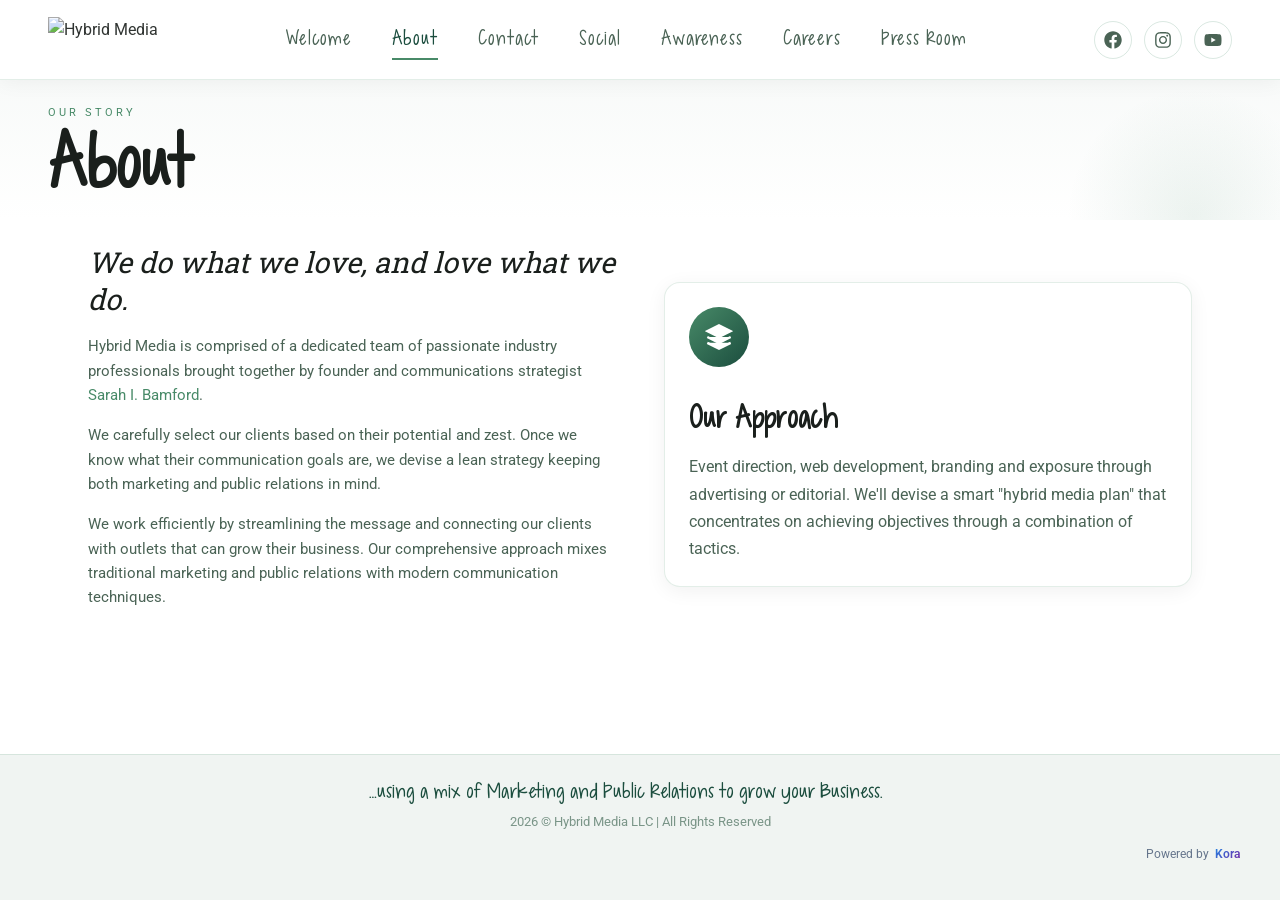
==== about.html @ 18251ca4 "Deploy production from Kora" ====
<!DOCTYPE html>

<html lang="en-US">
<head>
<meta charset="utf-8"/>
<meta content="width=device-width, initial-scale=1" name="viewport"/>
<title>About — Hybrid Media</title>
<meta content="Learn about Hybrid Media, our communications-first approach, and the team behind integrated marketing and public relations services that help brands grow." name="description"/>
<meta content="About — Hybrid Media" property="og:title"/>
<meta content="Learn about Hybrid Media, our communications-first approach, and the team behind integrated marketing and public relations services that help brands grow." property="og:description"/>
<meta content="website" property="og:type"/>
<meta content="https://images.unsplash.com/photo-1492691527719-9d1e07e534b4?auto=format&amp;fit=crop&amp;w=1200&amp;q=80" property="og:image"/>
<link href="https://hybrid-media-live.askkoraai.com/about" rel="canonical"/>
<link href="https://quseprdus1.blob.core.windows.net/kora-business-images/user-media/097fbe0f-f917-44b5-b25e-77641ba72bdb/0b8e8303-87c0-4895-ad63-61c214049730/1775652576_5m5z6h.jpeg" rel="icon" type="image/png"/>
<link href="https://fonts.googleapis.com" rel="preconnect"/>
<link crossorigin="" href="https://fonts.gstatic.com" rel="preconnect"/>
<link href="https://fonts.googleapis.com/css2?family=Roboto+Slab:wght@400&amp;family=Roboto:ital,wght@0,400;0,500;0,600;1,400&amp;display=swap" rel="stylesheet"/>
<link href="assets/css/style.css" rel="stylesheet"/>
<meta content="https://hybrid-media-live.askkoraai.com/about" property="og:url"/></head>
<body>
<button aria-label="Menu" class="mobile-menu-toggle" id="menu-toggle">
<span></span>
<span></span>
<span></span>
</button>
<header class="top-header">
<a class="header-logo" href="index.html">
<img alt="Hybrid Media" src="https://quseprdus1.blob.core.windows.net/kora-business-images/user-media/097fbe0f-f917-44b5-b25e-77641ba72bdb/0b8e8303-87c0-4895-ad63-61c214049730/1775652593_es0fik.jpeg"/>
</a>
<nav>
<ul class="header-nav" id="header-nav">
<li><a href="index.html">Welcome</a></li>
<li><a class="active" href="about.html">About</a></li>
<li><a href="contact.html">Contact</a></li>
<li><a href="social.html">Social</a></li>
<li><a href="awareness.html">Awareness</a></li>
<li><a href="careers.html">Careers</a></li>
<li><a href="press-room.html">Press Room</a></li>
</ul>
</nav>
<div class="header-social">
<a aria-label="Facebook" href="https://www.facebook.com/hybridmediacomm" rel="noopener" target="_blank">
<svg viewbox="0 0 512 512"><path d="M504 256C504 119 393 8 256 8S8 119 8 256c0 123.78 90.69 226.38 209.25 245V327.69h-63V256h63v-54.64c0-62.15 37-96.48 93.67-96.48 27.14 0 55.52 4.84 55.52 4.84v61h-31.28c-30.8 0-40.41 19.12-40.41 38.73V256h68.78l-11 71.69h-57.78V501C413.31 482.38 504 379.78 504 256z"></path></svg>
</a>
<a aria-label="Instagram" href="http://instagram.com/hybridmediacomm" rel="noopener" target="_blank">
<svg viewbox="0 0 448 512"><path d="M224.1 141c-63.6 0-114.9 51.3-114.9 114.9s51.3 114.9 114.9 114.9S339 319.5 339 255.9 287.7 141 224.1 141zm0 189.6c-41.1 0-74.7-33.5-74.7-74.7s33.5-74.7 74.7-74.7 74.7 33.5 74.7 74.7-33.6 74.7-74.7 74.7zm146.4-194.3c0 14.9-12 26.8-26.8 26.8-14.9 0-26.8-12-26.8-26.8s12-26.8 26.8-26.8 26.8 12 26.8 26.8zm76.1 27.2c-1.7-35.9-9.9-67.7-36.2-93.9-26.2-26.2-58-34.4-93.9-36.2-37-2.1-147.9-2.1-184.9 0-35.8 1.7-67.6 9.9-93.9 36.1s-34.4 58-36.2 93.9c-2.1 37-2.1 147.9 0 184.9 1.7 35.9 9.9 67.7 36.2 93.9s58 34.4 93.9 36.2c37 2.1 147.9 2.1 184.9 0 35.9-1.7 67.7-9.9 93.9-36.2 26.2-26.2 34.4-58 36.2-93.9 2.1-37 2.1-147.8 0-184.8zM398.8 388c-7.8 19.6-22.9 34.7-42.6 42.6-29.5 11.7-99.5 9-132.1 9s-102.7 2.6-132.1-9c-19.6-7.8-34.7-22.9-42.6-42.6-11.7-29.5-9-99.5-9-132.1s-2.6-102.7 9-132.1c7.8-19.6 22.9-34.7 42.6-42.6 29.5-11.7 99.5-9 132.1-9s102.7-2.6 132.1 9c19.6 7.8 34.7 22.9 42.6 42.6 11.7 29.5 9 99.5 9 132.1s2.7 102.7-9 132.1z"></path></svg>
</a>
<a aria-label="YouTube" href="https://www.youtube.com/@hybridmedia4360" rel="noopener" target="_blank">
<svg viewbox="0 0 576 512"><path d="M549.655 124.083c-6.281-23.65-24.787-42.276-48.284-48.597C458.781 64 288 64 288 64S117.22 64 74.629 75.486c-23.497 6.322-42.003 24.947-48.284 48.597-11.412 42.867-11.412 132.305-11.412 132.305s0 89.438 11.412 132.305c6.281 23.65 24.787 41.5 48.284 47.821C117.22 448 288 448 288 448s170.78 0 213.371-11.486c23.497-6.321 42.003-24.171 48.284-47.821 11.412-42.867 11.412-132.305 11.412-132.305s0-89.438-11.412-132.305zm-317.51 213.508V175.185l142.739 81.205-142.739 81.201z"></path></svg>
</a>
</div>
</header>
<main class="main-content">
<header class="page-header-bold">
<span class="page-label">Our Story</span>
<h1 class="page-title-large">About</h1>
</header>
<section class="content-section">
<div class="content-grid">
<div class="content-text">
<h2>We do what we love, and love what we do.</h2>
<p>Hybrid Media is comprised of a dedicated team of passionate industry professionals brought together by founder and communications strategist <a href="https://203local.com/interview-with-sarah-bamford-owner-of-hybrid-media/" rel="noopener" style="color: var(--primary);" target="_blank">Sarah I. Bamford</a>.</p>
<p>We carefully select our clients based on their potential and zest. Once we know what their communication goals are, we devise a lean strategy keeping both marketing and public relations in mind.</p>
<p>We work efficiently by streamlining the message and connecting our clients with outlets that can grow their business. Our comprehensive approach mixes traditional marketing and public relations with modern communication techniques.</p>
</div>
<div class="content-visual">
<div class="glass-card">
<div class="card-icon">
<svg fill="none" stroke="currentColor" stroke-width="2" viewbox="0 0 24 24"><path d="M12 2L2 7l10 5 10-5-10-5zM2 17l10 5 10-5M2 12l10 5 10-5"></path></svg>
</div>
<h3 class="card-title">Our Approach</h3>
<p class="card-text">Event direction, web development, branding and exposure through advertising or editorial. We'll devise a smart "hybrid media plan" that concentrates on achieving objectives through a combination of tactics.</p>
</div>
</div>
</div>
</section>
<footer class="footer-dark">
<p class="footer-tagline">
        …using a mix of Marketing and Public Relations to grow your Business.
        <img alt="" src="https://quseprdus1.blob.core.windows.net/kora-business-images/user-media/097fbe0f-f917-44b5-b25e-77641ba72bdb/0b8e8303-87c0-4895-ad63-61c214049730/1775652568_54ifux.jpeg"/>
</p>
<p class="footer-copy">2026 © Hybrid Media LLC | All Rights Reserved</p>

<!-- KORA_BRANDING_FOOTER_START -->
<div class="kora-powered-by" style="display:flex;justify-content:flex-end;align-items:center;gap:0.35rem;padding:0.75rem 1rem;font-size:0.75rem;"><span style="color:#64748b">Powered by</span><a href="https://askkora.ai" target="_blank" rel="noopener noreferrer" style="text-decoration:none;font-weight:600;background:linear-gradient(135deg,#1E88E5,#7B1FA2);-webkit-background-clip:text;background-clip:text;-webkit-text-fill-color:transparent">Kora</a></div>
<!-- KORA_BRANDING_FOOTER_END -->
</footer>
</main>
<div class="toast" id="toast"></div>
<script src="assets/js/main.js"></script>
</body>
</html>
---- assets/css/style.css ----
/* HYBRID MEDIA — Editorial Reimagining */

@font-face {
  font-family: "KG Drops of Jupiter";
  font-style: normal;
  font-weight: 400;
  font-display: swap;
  src: url("../fonts/KGDropsofJupiter.ttf") format("truetype");
}

:root {
  /* Brand Colors */
  --primary: #488a68;
  --primary-dark: #1b4d3e;
  --primary-light: #5a9e7a;
  --accent: #2d6a4f;
  
  /* Light Theme Base */
  --bg-dark: #ffffff;
  --bg-darker: #f8faf9;
  --bg-card: #ffffff;
  --text-primary: #1a1f1c;
  --text-secondary: #4a6355;
  --text-muted: #7a9588;
  
  /* Light Sections */
  --bg-light: #f0f4f2;
  --bg-white: #ffffff;
  --text-dark: #1a1f1c;
  
  /* Typography */
  --font-display: "KG Drops of Jupiter", sans-serif;
  --font-body: "Roboto", system-ui, sans-serif;
  --font-serif: "Roboto Slab", Georgia, serif;
  
  /* Spacing */
  --space-xs: 0.5rem;
  --space-sm: 1rem;
  --space-md: 2rem;
  --space-lg: 4rem;
  --space-xl: 8rem;
  
  /* Timing */
  --ease-out: cubic-bezier(0.16, 1, 0.3, 1);
  --ease-spring: cubic-bezier(0.175, 0.885, 0.32, 1.275);
}

* {
  margin: 0;
  padding: 0;
  box-sizing: border-box;
}

html {
  scroll-behavior: smooth;
  height: 100%;
}

body {
  font-family: var(--font-body);
  font-size: 16px;
  line-height: 1.6;
  color: var(--text-primary);
  background: var(--bg-dark);
  overflow-x: hidden;
  min-height: 100vh;
  display: flex;
  flex-direction: column;
}

::selection {
  background: var(--primary);
  color: var(--bg-white);
}

::selection {
  background: var(--primary);
  color: var(--bg-dark);
}

img {
  max-width: 100%;
  display: block;
}

a {
  text-decoration: none;
  color: inherit;
}

/* ===== NAVIGATION — Top Header ===== */
.top-header {
  position: fixed;
  top: 0;
  left: 0;
  right: 0;
  height: 80px;
  background: var(--bg-white);
  border-bottom: 1px solid rgba(72, 138, 104, 0.15);
  display: flex;
  align-items: center;
  justify-content: space-between;
  padding: 0 3rem;
  z-index: 1000;
  box-shadow: 0 2px 20px rgba(0, 0, 0, 0.05);
}

.header-logo {
  height: 45px;
  opacity: 0.9;
  transition: opacity 0.3s;
}

.header-logo:hover {
  opacity: 1;
}

.header-logo img {
  height: 100%;
  width: auto;
}

.header-nav {
  display: flex;
  align-items: center;
  gap: 2.5rem;
  list-style: none;
}

.header-nav a {
  font-family: var(--font-display);
  font-size: 0.95rem;
  letter-spacing: 1px;
  color: var(--text-secondary);
  transition: all 0.3s var(--ease-out);
  position: relative;
  padding: 0.5rem 0;
}

.header-nav a::after {
  content: '';
  position: absolute;
  left: 0;
  bottom: 0;
  width: 0;
  height: 2px;
  background: var(--primary);
  transition: width 0.3s var(--ease-out);
}

.header-nav a:hover,
.header-nav a.active {
  color: var(--primary-dark);
}

.header-nav a:hover::after,
.header-nav a.active::after {
  width: 100%;
}

.header-social {
  display: flex;
  align-items: center;
  gap: 0.75rem;
}

.header-social a {
  width: 38px;
  height: 38px;
  border-radius: 50%;
  border: 1px solid rgba(72, 138, 104, 0.2);
  display: flex;
  align-items: center;
  justify-content: center;
  color: var(--text-secondary);
  transition: all 0.3s var(--ease-spring);
  background: transparent;
}

.header-social a:hover {
  background: var(--primary);
  border-color: var(--primary);
  color: var(--bg-white);
  transform: translateY(-3px);
}

.header-social svg {
  width: 18px;
  height: 18px;
  fill: currentColor;
}

.mobile-menu-toggle {
  display: none;
  position: fixed;
  top: 1.5rem;
  right: 1.5rem;
  z-index: 1001;
  width: 50px;
  height: 50px;
  border-radius: 50%;
  background: var(--primary);
  border: none;
  flex-direction: column;
  align-items: center;
  justify-content: center;
  gap: 5px;
  cursor: pointer;
  box-shadow: 0 4px 15px rgba(72, 138, 104, 0.3);
}

.mobile-menu-toggle span {
  display: block;
  width: 20px;
  height: 2px;
  background: var(--bg-dark);
  transition: all 0.3s;
}

.mobile-menu-toggle.active span:nth-child(1) {
  transform: rotate(45deg) translate(5px, 5px);
}

.mobile-menu-toggle.active span:nth-child(2) {
  opacity: 0;
}

.mobile-menu-toggle.active span:nth-child(3) {
  transform: rotate(-45deg) translate(5px, -5px);
}

@media (max-width: 1024px) {
  .top-header {
    padding: 0 1.5rem;
  }
  
  .header-nav {
    position: fixed;
    top: 80px;
    left: 0;
    right: 0;
    background: var(--bg-white);
    flex-direction: column;
    padding: 2rem;
    gap: 1.5rem;
    border-bottom: 1px solid rgba(72, 138, 104, 0.15);
    box-shadow: 0 10px 30px rgba(0, 0, 0, 0.1);
    transform: translateY(-150%);
    transition: transform 0.4s var(--ease-out);
  }
  
  .header-nav.active {
    transform: translateY(0);
  }
  
  .header-nav a {
    font-size: 1.2rem;
  }
  
  .header-social {
    display: none;
  }
  
  .mobile-menu-toggle {
    display: flex;
  }
}

/* ===== MAIN CONTENT AREA ===== */
.main-content {
  margin-top: 80px;
  flex: 1;
  display: flex;
  flex-direction: column;
}

@media (max-width: 1024px) {
  .main-content {
    margin-top: 80px;
  }
}

/* ===== HERO — Split Screen Light ===== */
.hero-split {
  min-height: auto;
  height: calc(100vh - 80px);
  max-height: 600px;
  display: grid;
  grid-template-columns: 1fr 1fr;
  position: relative;
  overflow: hidden;
  flex: 1;
}

.hero-visual {
  background: linear-gradient(135deg, var(--bg-light) 0%, var(--bg-darker) 100%);
  display: flex;
  align-items: center;
  justify-content: center;
  position: relative;
  padding: 2rem;
}

.hero-visual::before {
  content: '';
  position: absolute;
  width: 400px;
  height: 400px;
  background: radial-gradient(circle, rgba(72, 138, 104, 0.15) 0%, transparent 70%);
  border-radius: 50%;
  animation: pulse 8s ease-in-out infinite;
}

@keyframes pulse {
  0%, 100% { transform: scale(1); opacity: 0.5; }
  50% { transform: scale(1.2); opacity: 0.8; }
}

.hero-logo-wrap {
  position: relative;
  z-index: 1;
  text-align: center;
  padding: 1rem;
}

.hero-logo-wrap img:first-child {
  max-width: 280px;
  width: 100%;
  animation: fadeInScale 1.2s var(--ease-out);
  background: transparent;
  border-radius: 8px;
  box-shadow: 0 15px 40px rgba(0, 0, 0, 0.1);
}

@keyframes fadeInScale {
  from { opacity: 0; transform: scale(0.9); }
  to { opacity: 1; transform: scale(1); }
}

.hero-clover {
  position: absolute;
  bottom: 2rem;
  right: 2rem;
  width: 60px;
  opacity: 0.25;
  animation: spin 30s linear infinite;
  z-index: 0;
}

@keyframes spin {
  from { transform: rotate(0deg); }
  to { transform: rotate(360deg); }
}

.hero-content-side {
  background: var(--bg-white);
  display: flex;
  flex-direction: column;
  justify-content: center;
  padding: 2rem 3rem;
  position: relative;
}

.hero-eyebrow {
  font-family: var(--font-body);
  font-size: 0.7rem;
  text-transform: uppercase;
  letter-spacing: 3px;
  color: var(--primary);
  margin-bottom: 1rem;
  display: flex;
  align-items: center;
  gap: 0.75rem;
}

.hero-eyebrow::before {
  content: '';
  width: 40px;
  height: 1px;
  background: var(--primary);
}

.hero-title {
  font-family: var(--font-serif);
  font-size: clamp(1.8rem, 3vw, 2.8rem);
  font-weight: 400;
  font-style: italic;
  line-height: 1.25;
  color: var(--text-primary);
  margin-bottom: 1.25rem;
}

.hero-title span {
  color: var(--primary);
}

.hero-desc {
  font-size: 0.95rem;
  color: var(--text-secondary);
  line-height: 1.6;
  max-width: 450px;
  margin-bottom: 1.5rem;
}

.hero-cta {
  display: inline-flex;
  align-items: center;
  gap: 1rem;
  font-family: var(--font-display);
  font-size: 1rem;
  color: var(--primary-dark);
  transition: gap 0.3s;
}

.hero-cta:hover {
  gap: 1.5rem;
  color: var(--primary);
}

.hero-cta svg {
  width: 24px;
  height: 24px;
}

@media (max-width: 1024px) {
  .hero-split {
    grid-template-columns: 1fr;
    height: auto;
    max-height: none;
  }
  
  .hero-visual {
    min-height: 30vh;
    padding: 1.5rem;
  }
  
  .hero-logo-wrap img:first-child {
    max-width: 200px;
  }
  
  .hero-content-side {
    padding: 1.5rem;
  }
}

/* ===== QUOTE SECTION — Full Bleed ===== */
.quote-section {
  background: var(--bg-light);
  padding: 2rem 4rem;
  position: relative;
  overflow: hidden;
  flex: 1;
}

.quote-section::before {
  content: '"';
  position: absolute;
  top: 1rem;
  left: 4rem;
  font-family: var(--font-serif);
  font-size: 12rem;
  color: rgba(72, 138, 104, 0.06);
  line-height: 1;
  pointer-events: none;
}

.quote-slider {
  max-width: 900px;
  margin: 0 auto;
  text-align: center;
  position: relative;
}

.quote-slide {
  display: none;
  animation: fadeIn 0.5s ease;
}

.quote-slide.active {
  display: block;
}

@keyframes fadeIn {
  from { opacity: 0; transform: translateY(10px); }
  to { opacity: 1; transform: translateY(0); }
}

.quote-text {
  font-family: var(--font-serif);
  font-size: clamp(1.1rem, 2vw, 1.6rem);
  font-style: italic;
  line-height: 1.45;
  color: var(--text-primary);
  margin-bottom: 1rem;
}

.quote-author {
  font-family: var(--font-display);
  font-size: 0.9rem;
  color: var(--primary);
  letter-spacing: 1.5px;
}

.quote-nav-btn {
  position: absolute;
  top: 50%;
  transform: translateY(-50%);
  width: 44px;
  height: 44px;
  border-radius: 50%;
  border: 1px solid rgba(72, 138, 104, 0.3);
  background: var(--bg-white);
  color: var(--primary);
  cursor: pointer;
  display: flex;
  align-items: center;
  justify-content: center;
  transition: all 0.3s var(--ease-spring);
  box-shadow: 0 4px 15px rgba(0, 0, 0, 0.08);
}

.quote-nav-btn:hover {
  background: var(--primary);
  color: var(--bg-white);
  border-color: var(--primary);
}

.quote-nav-btn.prev { left: -60px; }
.quote-nav-btn.next { right: -60px; }

.quote-dots {
  display: flex;
  justify-content: center;
  gap: 0.75rem;
  margin-top: 1.5rem;
}

.quote-dots button {
  width: 10px;
  height: 10px;
  border-radius: 50%;
  border: none;
  background: rgba(72, 138, 104, 0.3);
  cursor: pointer;
  transition: all 0.3s;
}

.quote-dots button.active {
  background: var(--primary);
  transform: scale(1.3);
}

@media (max-width: 768px) {
  .quote-section {
    padding: 1.5rem;
  }
  
  .quote-nav-btn {
    display: none;
  }
}

/* ===== PAGE HEADER — Bold ===== */
.page-header-bold {
  padding: 1.5rem 3rem 1.5rem;
  background: linear-gradient(180deg, var(--bg-darker) 0%, var(--bg-white) 100%);
  position: relative;
  overflow: hidden;
}

.page-header-bold::before {
  content: '';
  position: absolute;
  right: -5%;
  top: -10%;
  width: 300px;
  height: 300px;
  background: radial-gradient(circle, rgba(72, 138, 104, 0.1) 0%, transparent 60%);
}

.page-label {
  font-size: 0.7rem;
  text-transform: uppercase;
  letter-spacing: 3px;
  color: var(--primary);
  margin-bottom: 0.75rem;
  display: block;
}

.page-title-large {
  font-family: var(--font-display);
  font-size: clamp(2.5rem, 5vw, 3.5rem);
  color: var(--text-primary);
  line-height: 1.1;
  position: relative;
  z-index: 1;
}

@media (max-width: 768px) {
  .page-header-bold {
    padding: 1rem 1.5rem 1rem;
  }
}

/* ===== CONTENT SECTIONS ===== */
.content-section {
  padding: 1.5rem 3rem;
  max-width: 1200px;
  margin: 0 auto;
  flex: 1;
}

.content-section.light {
  background: var(--bg-light);
  color: var(--text-primary);
  max-width: none;
}

.content-grid {
  display: grid;
  grid-template-columns: 1fr 1fr;
  gap: 3rem;
  align-items: center;
}

.content-text h2 {
  font-family: var(--font-serif);
  font-size: 1.8rem;
  font-style: italic;
  font-weight: 400;
  margin-bottom: 1rem;
  line-height: 1.3;
}

.content-text p {
  font-size: 0.95rem;
  line-height: 1.6;
  color: var(--text-secondary);
  margin-bottom: 1rem;
}

.content-text.light p {
  color: var(--text-secondary);
}

.content-visual {
  position: relative;
}

.content-visual img {
  border-radius: 4px;
  box-shadow: 0 40px 80px rgba(0, 0, 0, 0.3);
}

@media (max-width: 1024px) {
  .content-section {
    padding: 1.5rem 1.5rem;
  }
  
  .content-grid {
    grid-template-columns: 1fr;
    gap: 2rem;
  }
  
  .content-visual {
    order: -1;
  }
}

/* ===== CARDS — Light Glass ===== */
.cards-grid {
  display: grid;
  grid-template-columns: repeat(auto-fit, minmax(280px, 1fr));
  gap: 1.5rem;
  padding: 1.5rem 3rem;
  max-width: 1400px;
  margin: 0 auto;
}

.glass-card {
  background: var(--bg-white);
  border: 1px solid rgba(72, 138, 104, 0.15);
  border-radius: 16px;
  padding: 1.5rem;
  transition: all 0.4s var(--ease-out);
  position: relative;
  overflow: hidden;
  box-shadow: 0 4px 20px rgba(0, 0, 0, 0.06);
}

.glass-card::before {
  content: '';
  position: absolute;
  top: 0;
  left: 0;
  right: 0;
  height: 3px;
  background: linear-gradient(90deg, var(--primary), var(--primary-dark));
  transform: scaleX(0);
  transform-origin: left;
  transition: transform 0.4s var(--ease-out);
}

.glass-card:hover {
  transform: translateY(-10px);
  border-color: rgba(72, 138, 104, 0.4);
  box-shadow: 0 30px 60px rgba(0, 0, 0, 0.12);
}

.glass-card:hover::before {
  transform: scaleX(1);
}

.card-icon {
  width: 60px;
  height: 60px;
  border-radius: 50%;
  background: linear-gradient(135deg, var(--primary), var(--primary-dark));
  display: flex;
  align-items: center;
  justify-content: center;
  margin-bottom: 2rem;
  color: var(--bg-white);
}

.card-icon svg {
  width: 28px;
  height: 28px;
  fill: currentColor;
}

.card-title {
  font-family: var(--font-display);
  font-size: 1.5rem;
  margin-bottom: 1rem;
  color: var(--text-primary);
}

.card-text {
  color: var(--text-secondary);
  line-height: 1.7;
}

/* ===== SOCIAL — Grid Layout ===== */
.social-section {
  padding: 1.5rem 3rem;
  background: var(--bg-light);
  flex: 1;
}

.social-header {
  text-align: center;
  max-width: 600px;
  margin: 0 auto 1.5rem;
}

.social-header h2 {
  font-family: var(--font-serif);
  font-size: 1.8rem;
  font-style: italic;
  margin-bottom: 0.75rem;
}

.social-header p {
  color: var(--text-secondary);
}

.social-grid-large {
  display: grid;
  grid-template-columns: repeat(4, 1fr);
  gap: 1rem;
  max-width: 800px;
  margin: 0 auto;
}

.social-item {
  aspect-ratio: 1;
  background: var(--bg-white);
  border-radius: 16px;
  display: flex;
  flex-direction: column;
  align-items: center;
  justify-content: center;
  gap: 0.75rem;
  transition: all 0.4s var(--ease-spring);
  border: 1px solid rgba(72, 138, 104, 0.15);
  box-shadow: 0 4px 15px rgba(0, 0, 0, 0.06);
}

.social-item:hover {
  transform: scale(1.05);
  background: var(--primary);
  border-color: var(--primary);
}

.social-item svg {
  width: 32px;
  height: 32px;
  fill: var(--primary);
  transition: all 0.3s;
}

.social-item:hover svg {
  fill: var(--bg-white);
  transform: scale(1.1);
}

.social-item span {
  font-family: var(--font-display);
  font-size: 0.9rem;
  color: var(--text-secondary);
  transition: color 0.3s;
}

.social-item:hover span {
  color: var(--bg-white);
}

@media (max-width: 768px) {
  .social-grid-large {
    grid-template-columns: repeat(2, 1fr);
  }
}

/* ===== FORM — Light Elegant ===== */
.form-section {
  padding: 1.5rem 3rem;
  background: var(--bg-white);
  flex: 1;
}

.form-container {
  max-width: 700px;
  margin: 0 auto;
}

.form-row {
  display: grid;
  grid-template-columns: 1fr 1fr;
  gap: 1rem;
  margin-bottom: 1rem;
}

.form-group {
  margin-bottom: 1rem;
}

.form-group.full {
  grid-column: 1 / -1;
}

.form-group label {
  display: block;
  font-size: 0.75rem;
  text-transform: uppercase;
  letter-spacing: 1.5px;
  color: var(--primary);
  margin-bottom: 0.5rem;
}

.form-group input,
.form-group textarea,
.form-group select {
  width: 100%;
  padding: 0.75rem 1rem;
  background: var(--bg-white);
  border: 1px solid rgba(72, 138, 104, 0.25);
  border-radius: 8px;
  color: var(--text-primary);
  font-family: var(--font-body);
  font-size: 0.95rem;
  transition: all 0.3s;
}

.form-group input:focus,
.form-group textarea:focus,
.form-group select:focus {
  outline: none;
  border-color: var(--primary);
  box-shadow: 0 0 0 3px rgba(72, 138, 104, 0.1);
}

.form-group textarea {
  min-height: 100px;
  resize: vertical;
}

.btn-submit {
  display: inline-flex;
  align-items: center;
  gap: 0.75rem;
  padding: 0.875rem 2rem;
  background: linear-gradient(135deg, var(--primary), var(--primary-dark));
  color: var(--bg-white);
  font-family: var(--font-display);
  font-size: 0.95rem;
  font-weight: 600;
  border: none;
  border-radius: 8px;
  cursor: pointer;
  transition: all 0.3s var(--ease-spring);
}

.btn-submit:hover {
  transform: translateY(-3px);
  box-shadow: 0 20px 40px rgba(72, 138, 104, 0.3);
}

/* File input styling */
input[type="file"] {
  padding: 1rem;
  background: transparent;
  border: 2px dashed rgba(72, 138, 104, 0.3);
  border-radius: 8px;
  color: var(--text-secondary);
  cursor: pointer;
  width: 100%;
}

@media (max-width: 768px) {
  .form-row {
    grid-template-columns: 1fr;
  }
  
  .form-section {
    padding: 4rem 2rem;
  }
}

/* ===== PRESS — Masonry ===== */
.press-section {
  padding: 1.5rem 3rem;
  background: var(--bg-white);
  flex: 1;
}

.press-tabs {
  display: flex;
  justify-content: center;
  gap: 0.75rem;
  margin-bottom: 1.5rem;
  flex-wrap: wrap;
}

.press-tab {
  padding: 0.625rem 1.5rem;
  background: transparent;
  border: 1px solid rgba(72, 138, 104, 0.2);
  border-radius: 100px;
  color: var(--text-muted);
  font-family: var(--font-body);
  font-size: 0.85rem;
  cursor: pointer;
  transition: all 0.3s;
}

.press-tab:hover {
  border-color: var(--primary);
  color: var(--primary);
}

.press-tab.active {
  background: var(--primary);
  border-color: var(--primary);
  color: var(--bg-dark);
}

.press-masonry {
  display: grid;
  grid-template-columns: repeat(auto-fill, minmax(280px, 1fr));
  gap: 1.5rem;
}

.press-item {
  position: relative;
  border-radius: 12px;
  overflow: hidden;
  aspect-ratio: 3/4;
  cursor: pointer;
  border: 1px solid rgba(72, 138, 104, 0.3);
}

.press-item img {
  width: 100%;
  height: 100%;
  object-fit: cover;
  transition: transform 0.6s var(--ease-out);
}

.press-item:hover img {
  transform: scale(1.1);
}

.press-overlay {
  position: absolute;
  inset: 0;
  background: linear-gradient(to top, rgba(26, 31, 28, 0.85), transparent);
  opacity: 0;
  display: flex;
  align-items: flex-end;
  padding: 2rem;
  transition: opacity 0.3s;
}

.press-item:hover .press-overlay {
  opacity: 1;
}

.press-view {
  font-family: var(--font-display);
  color: var(--primary);
  transform: translateY(20px);
  transition: transform 0.3s var(--ease-out);
}

.press-item:hover .press-view {
  transform: translateY(0);
}

.press-panel {
  display: none;
}

.press-panel.active {
  display: block;
  animation: fadeIn 0.5s;
}

@keyframes fadeIn {
  from { opacity: 0; }
  to { opacity: 1; }
}

@media (max-width: 768px) {
  .press-section {
    padding: 1.5rem 1.5rem;
  }
}

/* ===== LIGHTBOX ===== */
.lightbox {
  position: fixed;
  inset: 0;
  z-index: 2000;
  background: rgba(255, 255, 255, 0.98);
  display: flex;
  align-items: center;
  justify-content: center;
  padding: 2rem;
  opacity: 0;
  visibility: hidden;
  transition: all 0.3s;
}

.lightbox.active {
  opacity: 1;
  visibility: visible;
}

.lightbox img {
  max-width: 90%;
  max-height: 85vh;
  object-fit: contain;
  border-radius: 8px;
  transform: scale(0.9);
  transition: transform 0.4s var(--ease-spring);
}

.lightbox.active img {
  transform: scale(1);
}

.lightbox-close {
  position: absolute;
  top: 2rem;
  right: 2rem;
  width: 50px;
  height: 50px;
  border-radius: 50%;
  border: 1px solid rgba(72, 138, 104, 0.3);
  background: transparent;
  color: var(--primary);
  font-size: 1.5rem;
  cursor: pointer;
  transition: all 0.3s;
}

.lightbox-close:hover {
  background: var(--primary);
  color: var(--bg-white);
}

/* ===== FOOTER ===== */
.footer-dark {
  padding: 1.5rem;
  background: var(--bg-light);
  border-top: 1px solid rgba(72, 138, 104, 0.15);
  text-align: center;
  margin-top: auto;
  flex-shrink: 0;
}

.footer-tagline {
  font-family: var(--font-display);
  font-size: 1rem;
  color: var(--primary-dark);
  margin-bottom: 0.5rem;
  display: flex;
  align-items: center;
  justify-content: center;
  gap: 0.5rem;
}

.footer-tagline img {
  width: 20px;
  height: auto;
}

.footer-copy {
  color: var(--text-muted);
  font-size: 0.8rem;
}

/* ===== TOAST ===== */
.toast {
  position: fixed;
  bottom: 2rem;
  right: 2rem;
  padding: 1.25rem 2rem;
  background: var(--primary);
  color: var(--bg-white);
  font-weight: 500;
  border-radius: 8px;
  box-shadow: 0 20px 40px rgba(0, 0, 0, 0.2);
  z-index: 3000;
  opacity: 0;
  transform: translateY(100px);
  transition: all 0.4s var(--ease-spring);
}

.toast.show {
  opacity: 1;
  transform: translateY(0);
}

/* ===== UTILITIES ===== */
.hidden { display: none !important; }

@media (max-width: 768px) {
  .hide-mobile { display: none !important; }
}
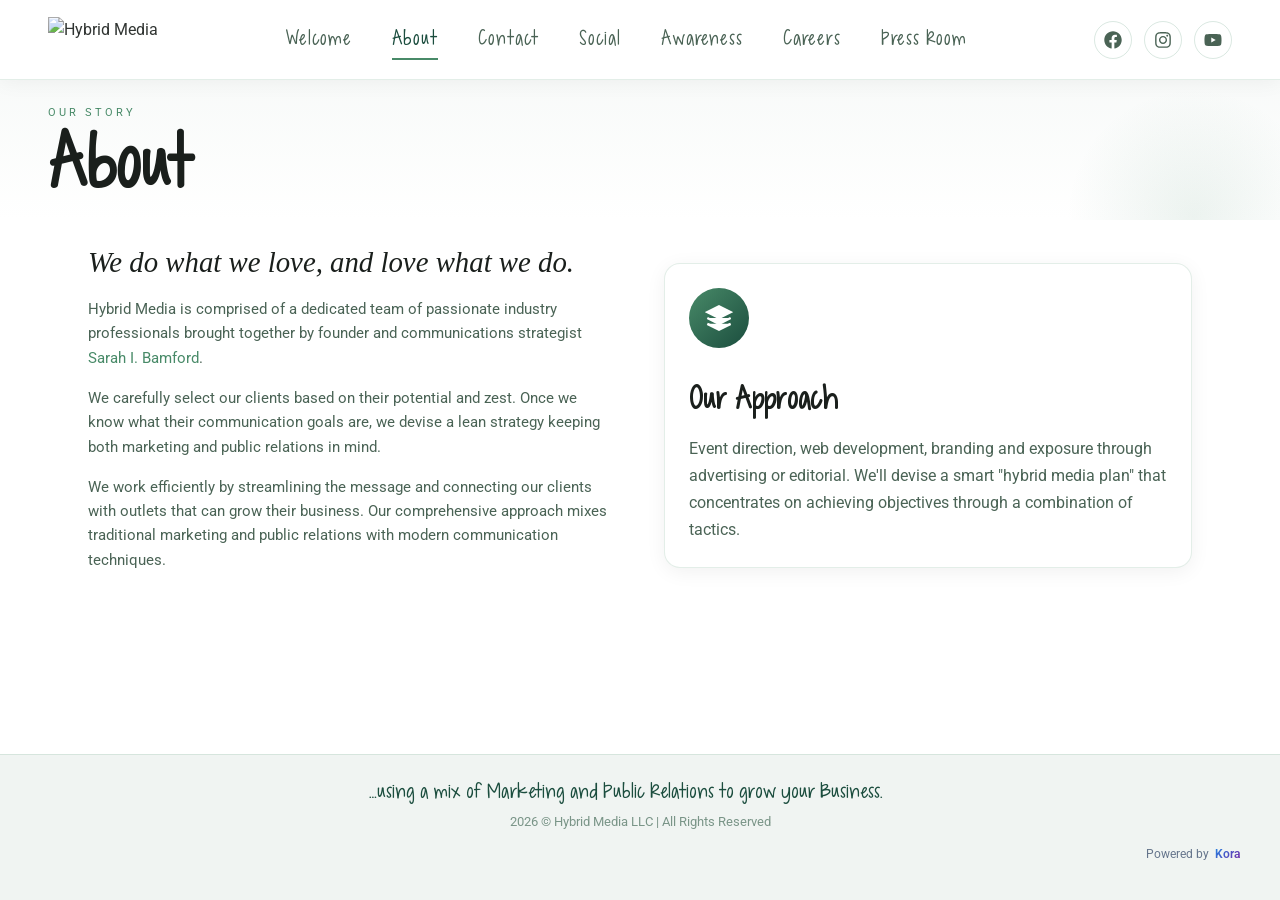
==== commit 2b239301: "Agent V2 website publish" ====
--- a/about.html
+++ b/about.html
@@ -10,13 +10,16 @@
 <meta content="Learn about Hybrid Media, our communications-first approach, and the team behind integrated marketing and public relations services that help brands grow." property="og:description"/>
 <meta content="website" property="og:type"/>
 <meta content="https://images.unsplash.com/photo-1492691527719-9d1e07e534b4?auto=format&amp;fit=crop&amp;w=1200&amp;q=80" property="og:image"/>
-<link href="https://hybrid-media-live.askkoraai.com/about" rel="canonical"/>
+
 <link href="https://quseprdus1.blob.core.windows.net/kora-business-images/user-media/097fbe0f-f917-44b5-b25e-77641ba72bdb/0b8e8303-87c0-4895-ad63-61c214049730/1775652576_5m5z6h.jpeg" rel="icon" type="image/png"/>
-<link href="https://fonts.googleapis.com" rel="preconnect"/>
-<link crossorigin="" href="https://fonts.gstatic.com" rel="preconnect"/>
-<link href="https://fonts.googleapis.com/css2?family=Roboto+Slab:wght@400&amp;family=Roboto:ital,wght@0,400;0,500;0,600;1,400&amp;display=swap" rel="stylesheet"/>
 <link href="assets/css/style.css" rel="stylesheet"/>
-<meta content="https://hybrid-media-live.askkoraai.com/about" property="og:url"/></head>
+<meta content="noindex, nofollow" name="robots"/><!-- KORA_GOOGLE_FONTS_START -->
+<link rel="preconnect" href="https://fonts.googleapis.com">
+<link rel="preconnect" href="https://fonts.gstatic.com" crossorigin>
+<link rel="preload" as="style" href="https://fonts.googleapis.com/css2?family=Inter:wght@400;600;700&amp;family=Roboto:wght@400;600;700&amp;display=swap" onload="this.onload=null;this.rel='stylesheet'">
+<noscript><link rel="stylesheet" href="https://fonts.googleapis.com/css2?family=Inter:wght@400;600;700&amp;family=Roboto:wght@400;600;700&amp;display=swap"></noscript>
+<!-- KORA_GOOGLE_FONTS_END -->
+</head>
 <body>
 <button aria-label="Menu" class="mobile-menu-toggle" id="menu-toggle">
 <span></span>
@@ -80,13 +83,80 @@
         <img alt="" src="https://quseprdus1.blob.core.windows.net/kora-business-images/user-media/097fbe0f-f917-44b5-b25e-77641ba72bdb/0b8e8303-87c0-4895-ad63-61c214049730/1775652568_54ifux.jpeg"/>
 </p>
 <p class="footer-copy">2026 © Hybrid Media LLC | All Rights Reserved</p>
-
-<!-- KORA_BRANDING_FOOTER_START -->
-<div class="kora-powered-by" style="display:flex;justify-content:flex-end;align-items:center;gap:0.35rem;padding:0.75rem 1rem;font-size:0.75rem;"><span style="color:#64748b">Powered by</span><a href="https://askkora.ai" target="_blank" rel="noopener noreferrer" style="text-decoration:none;font-weight:600;background:linear-gradient(135deg,#1E88E5,#7B1FA2);-webkit-background-clip:text;background-clip:text;-webkit-text-fill-color:transparent">Kora</a></div>
-<!-- KORA_BRANDING_FOOTER_END -->
 </footer>
 </main>
 <div class="toast" id="toast"></div>
 <script src="assets/js/main.js"></script>
+<!-- KORA_BRANDING_FOOTER_SCRIPT_START -->
+<script>
+(function () {
+  var koraUrl = "https://askkora.ai";
+  var muted = "#64748b";
+  var blue = "#1E88E5";
+  var purple = "#7B1FA2";
+  var startMarker = 'KORA_' + 'BRANDING_FOOTER_START';
+  var endMarker = 'KORA_' + 'BRANDING_FOOTER_END';
+  var selector = '[data-kora-branding-footer="true"], .kora-powered-by';
+
+  function removeExisting() {
+    document.querySelectorAll(selector).forEach(function (node) {
+      if (node && node.parentNode) node.parentNode.removeChild(node);
+    });
+    var walker = document.createTreeWalker(document.documentElement, NodeFilter.SHOW_COMMENT);
+    var comments = [];
+    while (walker.nextNode()) {
+      if (walker.currentNode.nodeValue.indexOf(startMarker) !== -1 || walker.currentNode.nodeValue.indexOf(endMarker) !== -1) {
+        comments.push(walker.currentNode);
+      }
+    }
+    comments.forEach(function (node) {
+      if (node && node.parentNode) node.parentNode.removeChild(node);
+    });
+  }
+
+  function buildBranding() {
+    var wrapper = document.createElement('div');
+    wrapper.className = 'kora-powered-by';
+    wrapper.setAttribute('data-kora-branding-footer', 'true');
+    wrapper.style.cssText = 'display:flex;justify-content:flex-end;align-items:center;gap:0.35rem;padding:0.75rem 1rem;font-size:0.75rem;';
+    wrapper.innerHTML = '<span style="color:' + muted + '">Powered by</span>' +
+      '<a href="' + koraUrl + '" target="_blank" rel="nofollow noopener noreferrer" style="text-decoration:none;font-weight:600;background:linear-gradient(135deg,' + blue + ',' + purple + ');-webkit-background-clip:text;background-clip:text;-webkit-text-fill-color:transparent">Kora</a>';
+    return wrapper;
+  }
+
+  function targetFooter(allowFallback) {
+    var footer = document.querySelector('footer');
+    if (footer) return footer;
+    if (!allowFallback) return null;
+    return document.getElementById('site-footer') || document.body;
+  }
+
+  function placeBranding(allowFallback) {
+    var target = targetFooter(allowFallback);
+    if (!target) return false;
+    removeExisting();
+    target.appendChild(document.createComment(' ' + startMarker + ' '));
+    target.appendChild(buildBranding());
+    target.appendChild(document.createComment(' ' + endMarker + ' '));
+    return target.tagName && target.tagName.toLowerCase() === 'footer';
+  }
+
+  function start() {
+    if (placeBranding(false)) return;
+    var observer = new MutationObserver(function () {
+      if (placeBranding(false)) observer.disconnect();
+    });
+    observer.observe(document.documentElement, { childList: true, subtree: true });
+    window.setTimeout(function () { observer.disconnect(); placeBranding(true); }, 3000);
+  }
+
+  if (document.readyState === 'loading') {
+    document.addEventListener('DOMContentLoaded', start);
+  } else {
+    start();
+  }
+}());
+</script>
+<!-- KORA_BRANDING_FOOTER_SCRIPT_END -->
 </body>
 </html>
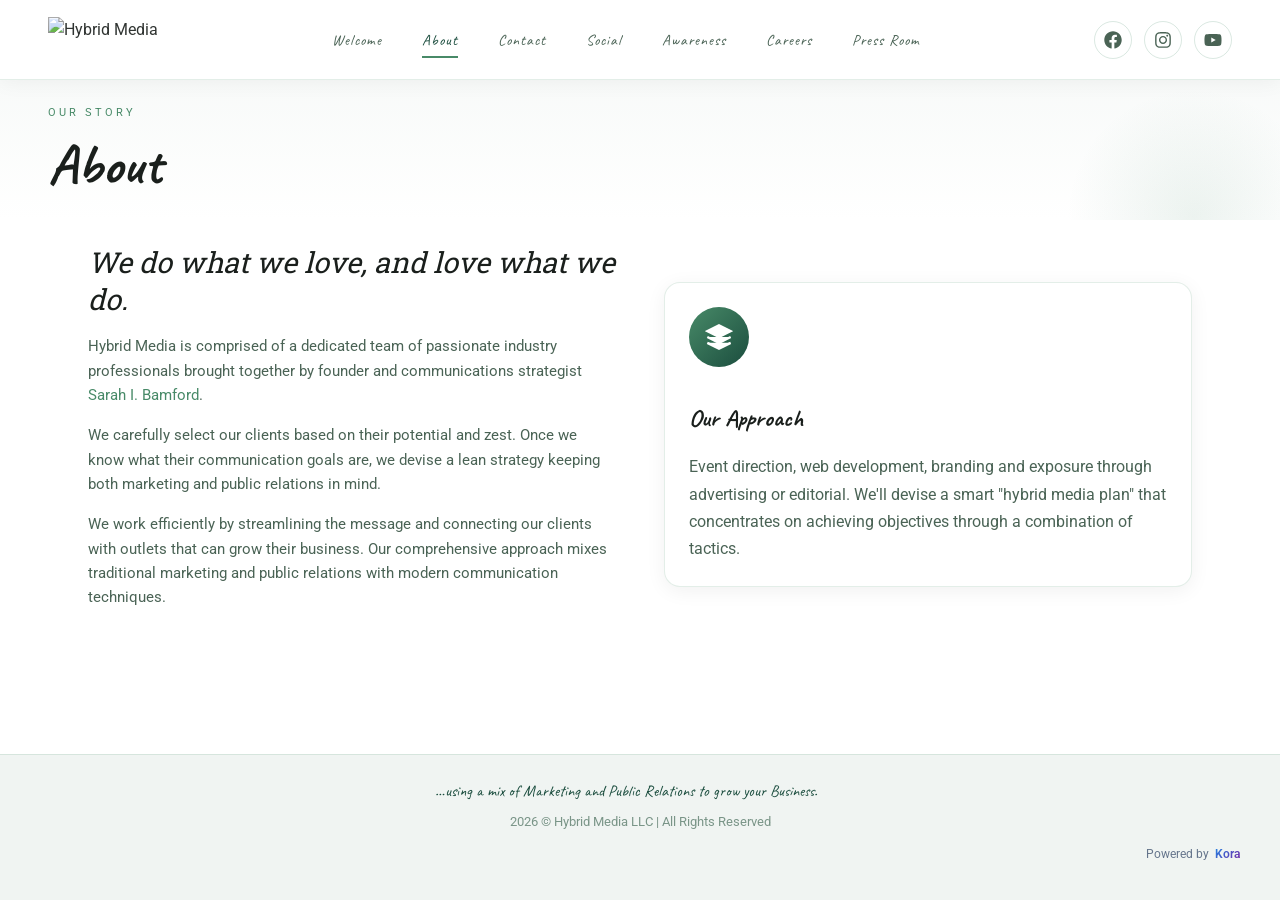
==== commit c1ea134f: "Update HTML files to include theme color and replace font styles with 'Caveat' and 'Roboto Slab'; re" ====
--- a/about.html
+++ b/about.html
@@ -4,20 +4,20 @@
 <head>
 <meta charset="utf-8"/>
 <meta content="width=device-width, initial-scale=1" name="viewport"/>
+<meta content="#488a68" name="theme-color"/>
 <title>About — Hybrid Media</title>
 <meta content="Learn about Hybrid Media, our communications-first approach, and the team behind integrated marketing and public relations services that help brands grow." name="description"/>
 <meta content="About — Hybrid Media" property="og:title"/>
 <meta content="Learn about Hybrid Media, our communications-first approach, and the team behind integrated marketing and public relations services that help brands grow." property="og:description"/>
 <meta content="website" property="og:type"/>
 <meta content="https://images.unsplash.com/photo-1492691527719-9d1e07e534b4?auto=format&amp;fit=crop&amp;w=1200&amp;q=80" property="og:image"/>
-
 <link href="https://quseprdus1.blob.core.windows.net/kora-business-images/user-media/097fbe0f-f917-44b5-b25e-77641ba72bdb/0b8e8303-87c0-4895-ad63-61c214049730/1775652576_5m5z6h.jpeg" rel="icon" type="image/png"/>
 <link href="assets/css/style.css" rel="stylesheet"/>
 <meta content="noindex, nofollow" name="robots"/><!-- KORA_GOOGLE_FONTS_START -->
 <link rel="preconnect" href="https://fonts.googleapis.com">
 <link rel="preconnect" href="https://fonts.gstatic.com" crossorigin>
-<link rel="preload" as="style" href="https://fonts.googleapis.com/css2?family=Inter:wght@400;600;700&amp;family=Roboto:wght@400;600;700&amp;display=swap" onload="this.onload=null;this.rel='stylesheet'">
-<noscript><link rel="stylesheet" href="https://fonts.googleapis.com/css2?family=Inter:wght@400;600;700&amp;family=Roboto:wght@400;600;700&amp;display=swap"></noscript>
+<link rel="preload" as="style" href="https://fonts.googleapis.com/css2?family=Caveat:wght@400;500;600;700&amp;family=Roboto:wght@400;500;700&amp;family=Roboto+Slab:wght@400;600;700&amp;display=swap" onload="this.onload=null;this.rel='stylesheet'">
+<noscript><link rel="stylesheet" href="https://fonts.googleapis.com/css2?family=Caveat:wght@400;500;600;700&amp;family=Roboto:wght@400;500;700&amp;family=Roboto+Slab:wght@400;600;700&amp;display=swap"></noscript>
 <!-- KORA_GOOGLE_FONTS_END -->
 </head>
 <body>
--- a/assets/css/style.css
+++ b/assets/css/style.css
@@ -1,12 +1,4 @@
 /* HYBRID MEDIA — Editorial Reimagining */
-
-@font-face {
-  font-family: "KG Drops of Jupiter";
-  font-style: normal;
-  font-weight: 400;
-  font-display: swap;
-  src: url("../fonts/KGDropsofJupiter.ttf") format("truetype");
-}
 
 :root {
   /* Brand Colors */
@@ -28,8 +20,8 @@
   --bg-white: #ffffff;
   --text-dark: #1a1f1c;
   
-  /* Typography */
-  --font-display: "KG Drops of Jupiter", sans-serif;
+  /* Typography — loaded via KORA_GOOGLE_FONTS */
+  --font-display: "Caveat", cursive;
   --font-body: "Roboto", system-ui, sans-serif;
   --font-serif: "Roboto Slab", Georgia, serif;
   
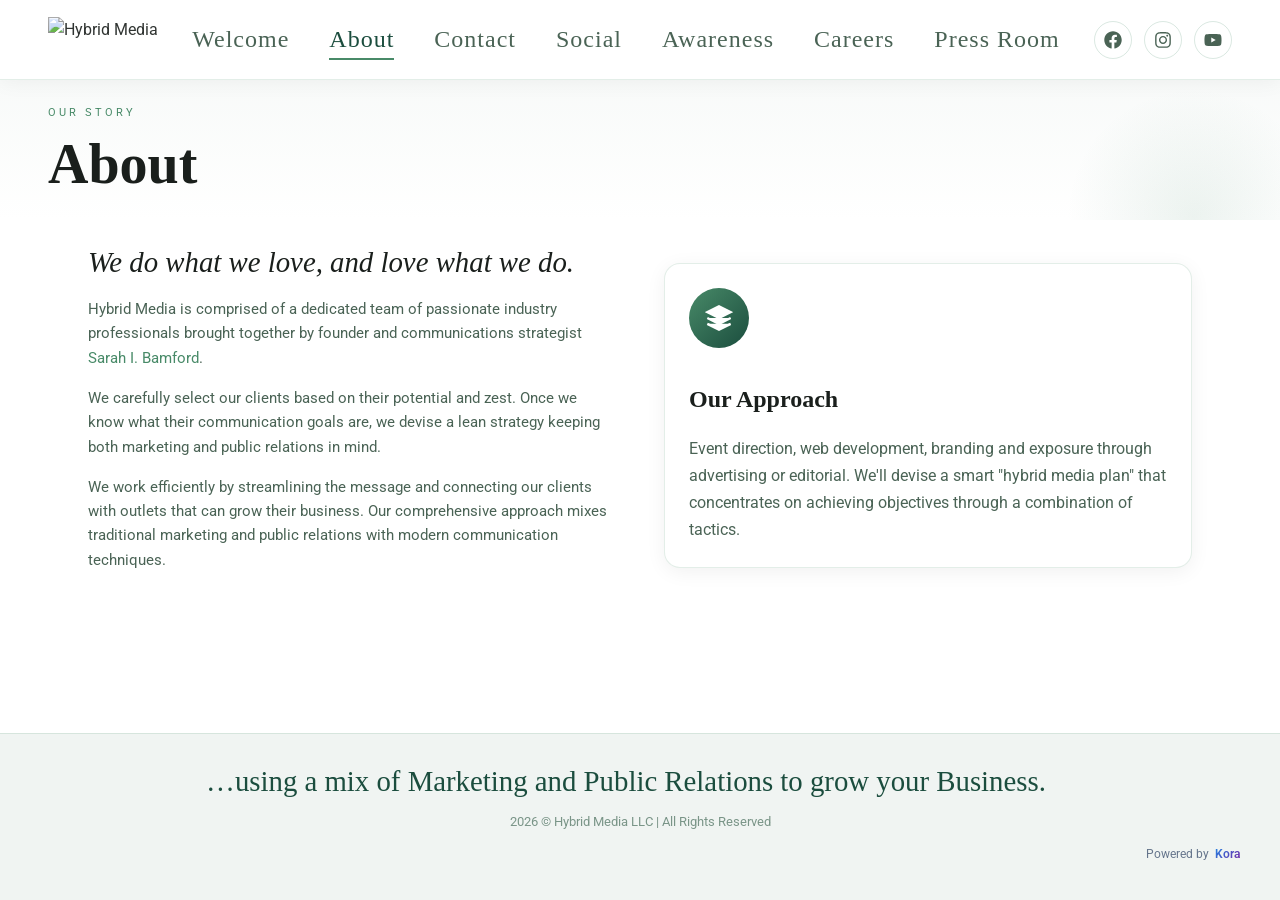
==== commit e44b027a: "Agent V2 website publish" ====
--- a/about.html
+++ b/about.html
@@ -7,17 +7,71 @@
 <meta content="#488a68" name="theme-color"/>
 <title>About — Hybrid Media</title>
 <meta content="Learn about Hybrid Media, our communications-first approach, and the team behind integrated marketing and public relations services that help brands grow." name="description"/>
+<meta content="about Hybrid Media, Sarah I. Bamford, communications agency, marketing PR team" name="keywords"/>
+<meta content="noindex, nofollow" name="robots"/>
+<meta content="Hybrid Media" name="author"/>
+<meta content="website" property="og:type"/>
+<meta content="Hybrid Media" property="og:site_name"/>
+<meta content="en_US" property="og:locale"/>
 <meta content="About — Hybrid Media" property="og:title"/>
 <meta content="Learn about Hybrid Media, our communications-first approach, and the team behind integrated marketing and public relations services that help brands grow." property="og:description"/>
-<meta content="website" property="og:type"/>
-<meta content="https://images.unsplash.com/photo-1492691527719-9d1e07e534b4?auto=format&amp;fit=crop&amp;w=1200&amp;q=80" property="og:image"/>
-<link href="https://quseprdus1.blob.core.windows.net/kora-business-images/user-media/097fbe0f-f917-44b5-b25e-77641ba72bdb/0b8e8303-87c0-4895-ad63-61c214049730/1775652576_5m5z6h.jpeg" rel="icon" type="image/png"/>
+<meta content="https://quseprdus1.blob.core.windows.net/kora-business-images/user-media/097fbe0f-f917-44b5-b25e-77641ba72bdb/0b8e8303-87c0-4895-ad63-61c214049730/1775652584_6pqvfd.jpeg" property="og:image"/>
+<meta content="Hybrid Media" property="og:image:alt"/>
+
+<meta content="summary_large_image" name="twitter:card"/>
+<meta content="About — Hybrid Media" name="twitter:title"/>
+<meta content="Learn about Hybrid Media, our communications-first approach, and the team behind integrated marketing and public relations services that help brands grow." name="twitter:description"/>
+<meta content="https://quseprdus1.blob.core.windows.net/kora-business-images/user-media/097fbe0f-f917-44b5-b25e-77641ba72bdb/0b8e8303-87c0-4895-ad63-61c214049730/1775652584_6pqvfd.jpeg" name="twitter:image"/>
+
+<link href="https://quseprdus1.blob.core.windows.net/kora-business-images/user-media/097fbe0f-f917-44b5-b25e-77641ba72bdb/0b8e8303-87c0-4895-ad63-61c214049730/1775652576_5m5z6h.jpeg" rel="icon" type="image/jpeg"/>
+<link href="https://quseprdus1.blob.core.windows.net/kora-business-images/user-media/097fbe0f-f917-44b5-b25e-77641ba72bdb/0b8e8303-87c0-4895-ad63-61c214049730/1775652576_5m5z6h.jpeg" rel="apple-touch-icon"/>
 <link href="assets/css/style.css" rel="stylesheet"/>
-<meta content="noindex, nofollow" name="robots"/><!-- KORA_GOOGLE_FONTS_START -->
+<script type="application/ld+json">{
+  "@context": "https://schema.org",
+  "@graph": [
+    {
+      "@type": "WebPage",
+      "name": "About — Hybrid Media",
+      "description": "Learn about Hybrid Media, our communications-first approach, and the team behind integrated marketing and public relations services that help brands grow.",
+      "isPartOf": {},
+      "about": {},
+      "primaryImageOfPage": "https://quseprdus1.blob.core.windows.net/kora-business-images/user-media/097fbe0f-f917-44b5-b25e-77641ba72bdb/0b8e8303-87c0-4895-ad63-61c214049730/1775652584_6pqvfd.jpeg",
+      "inLanguage": "en-US"
+    },
+    {
+      "@type": "ProfessionalService",
+      "name": "Hybrid Media",
+      "legalName": "Hybrid Media LLC",
+      "description": "Communications agency specializing in integrated marketing and public relations, digital storytelling, and creative campaigns.",
+      "image": "https://quseprdus1.blob.core.windows.net/kora-business-images/user-media/097fbe0f-f917-44b5-b25e-77641ba72bdb/0b8e8303-87c0-4895-ad63-61c214049730/1775652584_6pqvfd.jpeg",
+      "logo": "https://quseprdus1.blob.core.windows.net/kora-business-images/user-media/097fbe0f-f917-44b5-b25e-77641ba72bdb/0b8e8303-87c0-4895-ad63-61c214049730/1775652593_es0fik.jpeg",
+      "sameAs": [
+        "https://www.facebook.com/hybridmediacomm",
+        "https://instagram.com/hybridmediacomm",
+        "https://twitter.com/HybridMediaComm",
+        "https://www.youtube.com/@hybridmedia4360"
+      ],
+      "founder": {
+        "@type": "Person",
+        "name": "Sarah I. Bamford",
+        "jobTitle": "Founder and Communications Strategist"
+      },
+      "areaServed": "US",
+      "knowsAbout": [
+        "Marketing",
+        "Public Relations",
+        "Digital Storytelling",
+        "Brand Strategy",
+        "Event Direction"
+      ]
+    }
+  ]
+}</script>
+<!-- KORA_GOOGLE_FONTS_START -->
 <link rel="preconnect" href="https://fonts.googleapis.com">
 <link rel="preconnect" href="https://fonts.gstatic.com" crossorigin>
-<link rel="preload" as="style" href="https://fonts.googleapis.com/css2?family=Caveat:wght@400;500;600;700&amp;family=Roboto:wght@400;500;700&amp;family=Roboto+Slab:wght@400;600;700&amp;display=swap" onload="this.onload=null;this.rel='stylesheet'">
-<noscript><link rel="stylesheet" href="https://fonts.googleapis.com/css2?family=Caveat:wght@400;500;600;700&amp;family=Roboto:wght@400;500;700&amp;family=Roboto+Slab:wght@400;600;700&amp;display=swap"></noscript>
+<link rel="preload" as="style" href="https://fonts.googleapis.com/css2?family=Inter:wght@400;600;700&amp;family=Roboto:wght@400;600;700&amp;display=swap" onload="this.onload=null;this.rel='stylesheet'">
+<noscript><link rel="stylesheet" href="https://fonts.googleapis.com/css2?family=Inter:wght@400;600;700&amp;family=Roboto:wght@400;600;700&amp;display=swap"></noscript>
 <!-- KORA_GOOGLE_FONTS_END -->
 </head>
 <body>
@@ -28,7 +82,7 @@
 </button>
 <header class="top-header">
 <a class="header-logo" href="index.html">
-<img alt="Hybrid Media" src="https://quseprdus1.blob.core.windows.net/kora-business-images/user-media/097fbe0f-f917-44b5-b25e-77641ba72bdb/0b8e8303-87c0-4895-ad63-61c214049730/1775652593_es0fik.jpeg"/>
+<img alt="Hybrid Media" decoding="async" src="https://quseprdus1.blob.core.windows.net/kora-business-images/user-media/097fbe0f-f917-44b5-b25e-77641ba72bdb/0b8e8303-87c0-4895-ad63-61c214049730/1775652593_es0fik.jpeg"/>
 </a>
 <nav>
 <ul class="header-nav" id="header-nav">
@@ -80,7 +134,7 @@
 <footer class="footer-dark">
 <p class="footer-tagline">
         …using a mix of Marketing and Public Relations to grow your Business.
-        <img alt="" src="https://quseprdus1.blob.core.windows.net/kora-business-images/user-media/097fbe0f-f917-44b5-b25e-77641ba72bdb/0b8e8303-87c0-4895-ad63-61c214049730/1775652568_54ifux.jpeg"/>
+        <img alt="" decoding="async" loading="lazy" src="https://quseprdus1.blob.core.windows.net/kora-business-images/user-media/097fbe0f-f917-44b5-b25e-77641ba72bdb/0b8e8303-87c0-4895-ad63-61c214049730/1775652568_54ifux.jpeg"/>
 </p>
 <p class="footer-copy">2026 © Hybrid Media LLC | All Rights Reserved</p>
 </footer>
--- a/assets/css/style.css
+++ b/assets/css/style.css
@@ -46,6 +46,8 @@
 html {
   scroll-behavior: smooth;
   height: 100%;
+  max-width: 100%;
+  overflow-x: hidden;
 }
 
 body {
@@ -56,6 +58,8 @@
   background: var(--bg-dark);
   overflow-x: hidden;
   min-height: 100vh;
+  max-width: 100%;
+  width: 100%;
   display: flex;
   flex-direction: column;
 }
@@ -121,7 +125,7 @@
 
 .header-nav a {
   font-family: var(--font-display);
-  font-size: 0.95rem;
+  font-size: 1.5rem;
   letter-spacing: 1px;
   color: var(--text-secondary);
   transition: all 0.3s var(--ease-out);
@@ -185,8 +189,9 @@
 .mobile-menu-toggle {
   display: none;
   position: fixed;
-  top: 1.5rem;
-  right: 1.5rem;
+  /* Vertically center in the 80px header: (80 - 50) / 2 */
+  top: 15px;
+  right: 1.25rem;
   z-index: 1001;
   width: 50px;
   height: 50px;
@@ -223,7 +228,8 @@
 
 @media (max-width: 1024px) {
   .top-header {
-    padding: 0 1.5rem;
+    padding: 0 1.25rem;
+    padding-right: 4.5rem; /* room for fixed menu toggle */
   }
   
   .header-nav {
@@ -239,6 +245,8 @@
     box-shadow: 0 10px 30px rgba(0, 0, 0, 0.1);
     transform: translateY(-150%);
     transition: transform 0.4s var(--ease-out);
+    max-height: calc(100vh - 80px);
+    overflow-y: auto;
   }
   
   .header-nav.active {
@@ -246,7 +254,7 @@
   }
   
   .header-nav a {
-    font-size: 1.2rem;
+    font-size: 1.35rem;
   }
   
   .header-social {
@@ -264,6 +272,9 @@
   flex: 1;
   display: flex;
   flex-direction: column;
+  width: 100%;
+  max-width: 100%;
+  min-width: 0;
 }
 
 @media (max-width: 1024px) {
@@ -442,6 +453,10 @@
   position: relative;
   overflow: hidden;
   flex: 1;
+  width: 100%;
+  max-width: 100%;
+  box-sizing: border-box;
+  min-width: 0;
 }
 
 .quote-section::before {
@@ -517,8 +532,8 @@
   border-color: var(--primary);
 }
 
-.quote-nav-btn.prev { left: -60px; }
-.quote-nav-btn.next { right: -60px; }
+.quote-nav-btn.prev { left: 0; }
+.quote-nav-btn.next { right: 0; }
 
 .quote-dots {
   display: flex;
@@ -542,9 +557,27 @@
   transform: scale(1.3);
 }
 
+@media (min-width: 1100px) {
+  .quote-nav-btn.prev { left: -60px; }
+  .quote-nav-btn.next { right: -60px; }
+}
+
 @media (max-width: 768px) {
   .quote-section {
-    padding: 1.5rem;
+    padding: 1.5rem 1.25rem;
+    width: 100%;
+    max-width: 100%;
+    box-sizing: border-box;
+  }
+
+  .quote-section::before {
+    left: 1rem;
+    font-size: 7rem;
+  }
+
+  .quote-slider {
+    max-width: 100%;
+    padding: 0 0.25rem;
   }
   
   .quote-nav-btn {
@@ -662,11 +695,21 @@
 /* ===== CARDS — Light Glass ===== */
 .cards-grid {
   display: grid;
-  grid-template-columns: repeat(auto-fit, minmax(280px, 1fr));
+  grid-template-columns: repeat(auto-fit, minmax(min(100%, 280px), 1fr));
   gap: 1.5rem;
   padding: 1.5rem 3rem;
   max-width: 1400px;
+  width: 100%;
   margin: 0 auto;
+  box-sizing: border-box;
+}
+
+@media (max-width: 768px) {
+  .cards-grid {
+    grid-template-columns: 1fr;
+    padding: 1.5rem 1.25rem;
+    gap: 1.25rem;
+  }
 }
 
 .glass-card {
@@ -678,6 +721,9 @@
   position: relative;
   overflow: hidden;
   box-shadow: 0 4px 20px rgba(0, 0, 0, 0.06);
+  min-width: 0;
+  width: 100%;
+  box-sizing: border-box;
 }
 
 .glass-card::before {
@@ -959,8 +1005,10 @@
 
 .press-masonry {
   display: grid;
-  grid-template-columns: repeat(auto-fill, minmax(280px, 1fr));
+  grid-template-columns: repeat(auto-fill, minmax(min(100%, 280px), 1fr));
   gap: 1.5rem;
+  width: 100%;
+  box-sizing: border-box;
 }
 
 .press-item {
@@ -1090,27 +1138,57 @@
   text-align: center;
   margin-top: auto;
   flex-shrink: 0;
+  width: 100%;
+  max-width: 100%;
+  box-sizing: border-box;
+  overflow-wrap: anywhere;
 }
 
 .footer-tagline {
   font-family: var(--font-display);
-  font-size: 1rem;
+  font-size: 1.8rem;
   color: var(--primary-dark);
   margin-bottom: 0.5rem;
   display: flex;
   align-items: center;
   justify-content: center;
+  flex-wrap: wrap;
   gap: 0.5rem;
+  max-width: 100%;
+  padding: 0 0.5rem;
+  box-sizing: border-box;
 }
 
 .footer-tagline img {
   width: 20px;
   height: auto;
+  flex-shrink: 0;
 }
 
 .footer-copy {
   color: var(--text-muted);
   font-size: 0.8rem;
+}
+
+@media (max-width: 768px) {
+  .footer-dark {
+    padding: 1.25rem 1rem;
+  }
+
+  .footer-tagline {
+    font-size: 1.2rem;
+    line-height: 1.4;
+  }
+
+  .social-section,
+  .form-section,
+  .press-section {
+    padding-left: 1.25rem;
+    padding-right: 1.25rem;
+    box-sizing: border-box;
+    width: 100%;
+    max-width: 100%;
+  }
 }
 
 /* ===== TOAST ===== */
